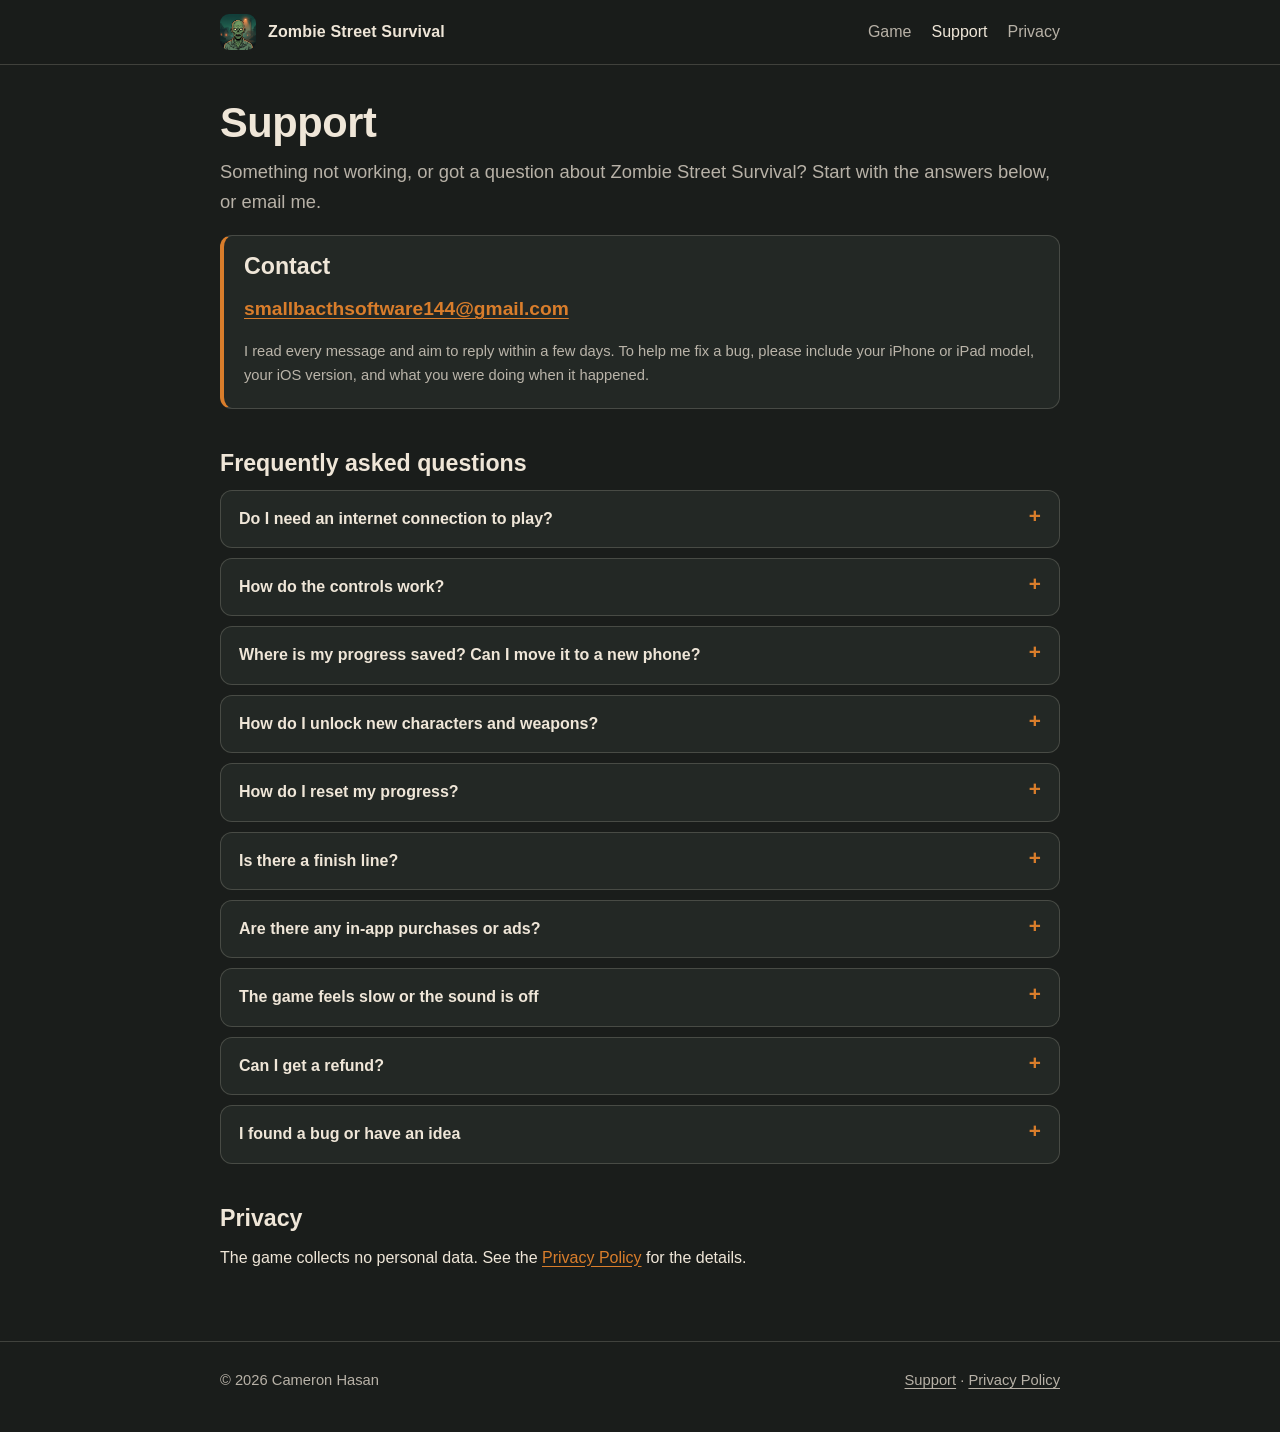
==== support.html @ cae44ef5 "Zombie Street Survival website: home, support, privacy Co-Authored-By: Claude Sonnet 5.5 <noreply@an" ====
<!doctype html>
<html lang="en">
<head>
<meta charset="utf-8">
<meta name="viewport" content="width=device-width, initial-scale=1">
<title>Support - Zombie Street Survival</title>
<meta name="description" content="Help, controls and contact details for Zombie Street Survival.">
<meta name="theme-color" content="#1a1d1b">
<link rel="icon" type="image/png" href="img/favicon.png">
<link rel="apple-touch-icon" href="img/apple-touch-icon.png">
<link rel="stylesheet" href="style.css">
</head>
<body>
<header class="top"><div class="wrap">
<a class="brand" href="index.html"><img src="img/icon.png" alt="" width="36" height="36"><span>Zombie Street Survival</span></a>
<nav aria-label="Main"><a href="index.html">Game</a><a href="support.html" aria-current="page">Support</a><a href="privacy.html">Privacy</a></nav>
</div></header>

<main><div class="wrap">
<h1 style="font-size:clamp(1.8rem,5vw,2.6rem);margin:0 0 12px">Support</h1>
<p class="lead">Something not working, or got a question about Zombie Street Survival? Start with the answers below, or email me.</p>

<div class="box contact">
<h2 style="margin-top:0">Contact</h2>
<p class="big-mail"><a href="mailto:smallbacthsoftware144@gmail.com">smallbacthsoftware144@gmail.com</a></p>
<p class="small">I read every message and aim to reply within a few days. To help me fix a bug, please include your iPhone or iPad model, your iOS version, and what you were doing when it happened.</p>
</div>

<h2>Frequently asked questions</h2>

<details><summary>Do I need an internet connection to play?</summary><div class="answer"><p>No. Zombie Street Survival is fully offline. It never connects to the internet, so you can play on a plane, on the Tube, anywhere.</p></div></details>

<details><summary>How do the controls work?</summary><div class="answer">
<p>The game is played in landscape.</p>
<ul>
<li><strong>Move:</strong> the left and right arrow buttons.</li>
<li><strong>Actions:</strong> the diamond of buttons on the other side lets you melee, hold to block, fire your ranged weapon, and cycle weapons.</li>
<li><strong>Cars and doors:</strong> tap the glowing car or door in the world to get in, drive, or enter a house.</li>
</ul>
<p>You can switch the Fire and Block buttons over to the other side with &ldquo;Swap Fire / Block sides&rdquo; in Settings.</p></div></details>

<details><summary>Where is my progress saved? Can I move it to a new phone?</summary><div class="answer"><p>Your progress is saved on your device only, in a protected save file inside the app. Because nothing is sent online, there is no cloud copy and no account to sign into. If you restore your iPhone from an iCloud or computer backup, your save normally comes back with it. Deleting the app deletes the save.</p></div></details>

<details><summary>How do I unlock new characters and weapons?</summary><div class="answer"><p>You earn XP from every run, and spending it unlocks new characters and weapons. Even if you are killed, you keep the XP, unlocks and achievements you have earned. Unlocks take a while on purpose, so keep playing and you will get there.</p></div></details>

<details><summary>How do I reset my progress?</summary><div class="answer"><p>From the home menu, open Settings and tap &ldquo;Erase all saved data&rdquo;. It asks you to confirm twice, because erasing progress cannot be undone. (The button is only on the home menu&rsquo;s Settings, not the in-game pause menu.)</p></div></details>

<details><summary>Is there a finish line?</summary><div class="answer"><p>No. Rounds keep coming and keep getting harder. The goal is to beat your best round, your best time, and to work through the achievements list.</p></div></details>

<details><summary>Are there any in-app purchases or ads?</summary><div class="answer"><p>No. You pay once on the App Store and that is it. There is nothing to restore because there is nothing to buy inside the game.</p></div></details>

<details><summary>The game feels slow or the sound is off</summary><div class="answer"><p>Try these in order: check your device is not in Low Power Mode; make sure the silent switch is off and your volume is up; check the music and effects sliders in Settings; fully close the app and reopen it. If it still happens, email me with your device model and iOS version.</p></div></details>

<details><summary>Can I get a refund?</summary><div class="answer"><p>Refunds for App Store purchases are handled by Apple, not by me. You can request one at <a href="https://reportaproblem.apple.com" rel="noopener">reportaproblem.apple.com</a>.</p></div></details>

<details><summary>I found a bug or have an idea</summary><div class="answer"><p>Please email me. Bug reports and suggestions are very welcome, and a lot of the game has been shaped by player feedback.</p></div></details>

<h2>Privacy</h2>
<p>The game collects no personal data. See the <a href="privacy.html">Privacy Policy</a> for the details.</p>
</div></main>
<footer><div class="wrap">
<span>&copy; 2026 Cameron Hasan</span>
<span><a href="support.html">Support</a> &middot; <a href="privacy.html">Privacy Policy</a></span>
</div></footer>
</body>
</html>
---- style.css ----
:root {
  --bg: #1a1d1b;
  --panel: #232825;
  --panel-2: #2b312d;
  --cream: #efe6d8;
  --dim: rgba(239, 230, 216, 0.74);
  --amber: #d97d2b;
  --amber-dim: #a85f1f;
  --line: rgba(239, 230, 216, 0.18);
  --night: #12302c;
}
* { box-sizing: border-box; }
html { color-scheme: dark; }
body {
  margin: 0;
  background: var(--bg);
  color: var(--cream);
  font: 16px/1.65 -apple-system, BlinkMacSystemFont, "Segoe UI", Roboto, Helvetica, Arial, sans-serif;
  -webkit-text-size-adjust: 100%;
}
a { color: var(--amber); text-underline-offset: 3px; }
a:hover { color: #f0a257; }
a:focus-visible, summary:focus-visible { outline: 2px solid var(--amber); outline-offset: 3px; border-radius: 4px; }
.wrap { max-width: 880px; margin: 0 auto; padding: 0 20px; }

/* top bar */
.top { border-bottom: 1px solid var(--line); background: rgba(26, 29, 27, 0.95); }
.top .wrap { display: flex; align-items: center; justify-content: space-between; gap: 16px; min-height: 64px; flex-wrap: wrap; }
.brand { display: flex; align-items: center; gap: 12px; color: var(--cream); text-decoration: none; font-weight: 700; letter-spacing: 0.01em; }
.brand img { width: 36px; height: 36px; border-radius: 9px; display: block; }
.top nav { display: flex; gap: 20px; }
.top nav a { color: var(--dim); text-decoration: none; padding: 8px 0; }
.top nav a:hover, .top nav a[aria-current="page"] { color: var(--cream); }

/* hero */
.hero { position: relative; background: var(--night); border-bottom: 1px solid var(--line); }
.hero img.art { display: block; width: 100%; height: auto; max-height: 460px; object-fit: cover; object-position: center 35%; }
.hero::after { content: ""; position: absolute; inset: 0; background: linear-gradient(180deg, rgba(26,29,27,0) 35%, rgba(26,29,27,0.92) 100%); pointer-events: none; }
.hero .copy { position: absolute; z-index: 1; left: 0; right: 0; bottom: 0; padding-bottom: 28px; }
h1 { font-size: clamp(2rem, 6vw, 3.4rem); line-height: 1.05; margin: 0 0 6px; letter-spacing: -0.01em; }
.tag { font-size: clamp(1.05rem, 2.6vw, 1.3rem); color: var(--amber); margin: 0; font-weight: 600; }

main { padding: 36px 0 56px; }
h2 { font-size: 1.45rem; margin: 40px 0 12px; line-height: 1.25; }
h2:first-child { margin-top: 0; }
h3 { font-size: 1.05rem; margin: 24px 0 6px; }
p { margin: 0 0 14px; }
.lead { font-size: 1.15rem; color: var(--dim); }
ul { padding-left: 1.2rem; margin: 0 0 14px; }
li { margin-bottom: 6px; }

.pill { display: inline-block; background: var(--panel-2); border: 1px solid var(--line); border-radius: 999px; padding: 6px 14px; font-size: 0.95rem; color: var(--cream); }
.pill.hot { background: var(--amber); border-color: var(--amber); color: #1a1d1b; font-weight: 700; }
.pills { display: flex; flex-wrap: wrap; gap: 10px; margin: 18px 0 8px; }

.grid { display: grid; grid-template-columns: repeat(auto-fit, minmax(240px, 1fr)); gap: 14px; margin: 18px 0 8px; }
.card { background: var(--panel); border: 1px solid var(--line); border-radius: 14px; padding: 18px 18px 8px; }
.card h3 { margin: 0 0 6px; color: var(--cream); }
.card p { color: var(--dim); font-size: 0.97rem; }

.box { background: var(--panel); border: 1px solid var(--line); border-left: 4px solid var(--amber); border-radius: 12px; padding: 16px 20px 6px; margin: 18px 0 24px; }
.box.contact { border-left-color: var(--amber); }
.big-mail { font-size: 1.2rem; font-weight: 700; word-break: break-all; }

details { background: var(--panel); border: 1px solid var(--line); border-radius: 12px; margin: 0 0 10px; }
summary { cursor: pointer; padding: 15px 18px; font-weight: 600; list-style: none; display: flex; justify-content: space-between; gap: 12px; }
summary::-webkit-details-marker { display: none; }
summary::after { content: "+"; color: var(--amber); font-size: 1.3rem; line-height: 1; }
details[open] summary::after { content: "–"; }
details .answer { padding: 0 18px 8px; color: var(--dim); }
details .answer p:last-child { margin-bottom: 8px; }

footer { border-top: 1px solid var(--line); padding: 26px 0 40px; color: var(--dim); font-size: 0.92rem; }
footer .wrap { display: flex; justify-content: space-between; gap: 12px; flex-wrap: wrap; }
footer a { color: var(--dim); }
footer a:hover { color: var(--cream); }
.small { font-size: 0.92rem; color: var(--dim); }
dl.facts { margin: 0 0 14px; }
dl.facts dt { font-weight: 700; margin-top: 12px; }
dl.facts dd { margin: 2px 0 0; color: var(--dim); }
@media (max-width: 520px) { .top .wrap { padding-top: 10px; padding-bottom: 6px; } }
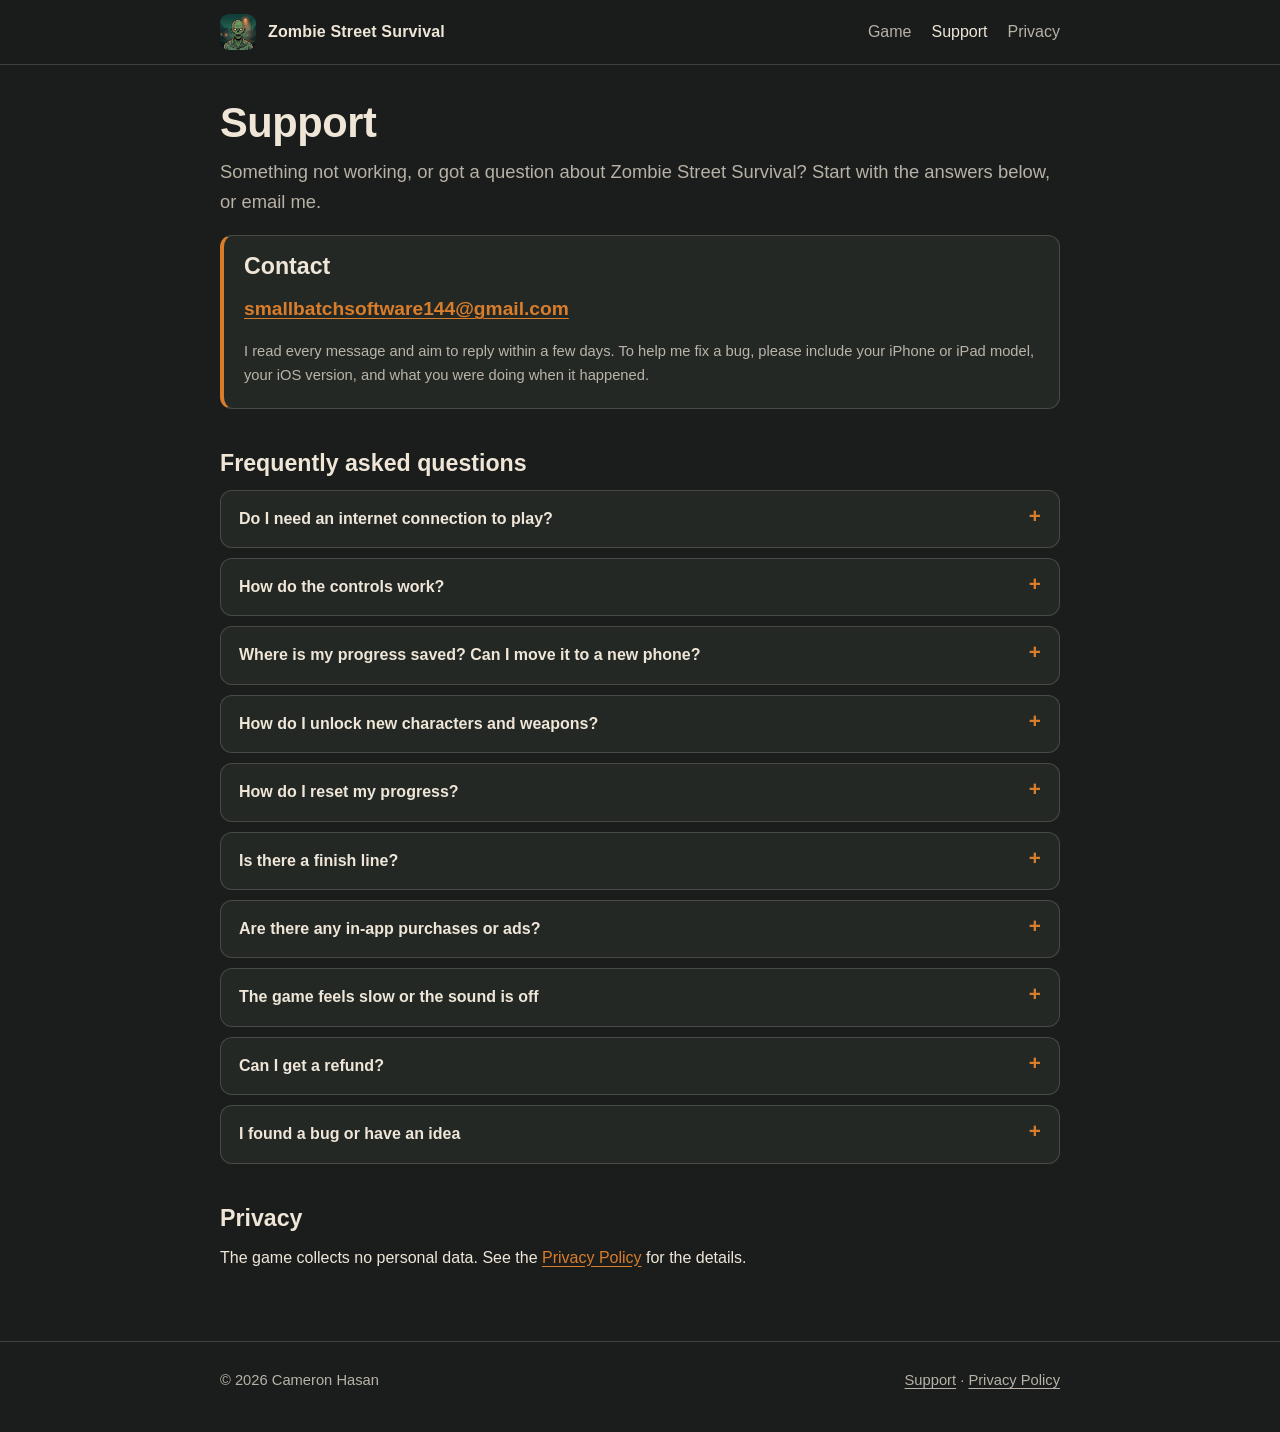
==== commit b74bbbec: "Fix support email spelling Co-Authored-By: Claude Sonnet 5.5 <noreply@anthropic.com>" ====
--- a/support.html
+++ b/support.html
@@ -22,7 +22,7 @@
 
 <div class="box contact">
 <h2 style="margin-top:0">Contact</h2>
-<p class="big-mail"><a href="mailto:smallbacthsoftware144@gmail.com">smallbacthsoftware144@gmail.com</a></p>
+<p class="big-mail"><a href="mailto:smallbatchsoftware144@gmail.com">smallbatchsoftware144@gmail.com</a></p>
 <p class="small">I read every message and aim to reply within a few days. To help me fix a bug, please include your iPhone or iPad model, your iOS version, and what you were doing when it happened.</p>
 </div>
 
